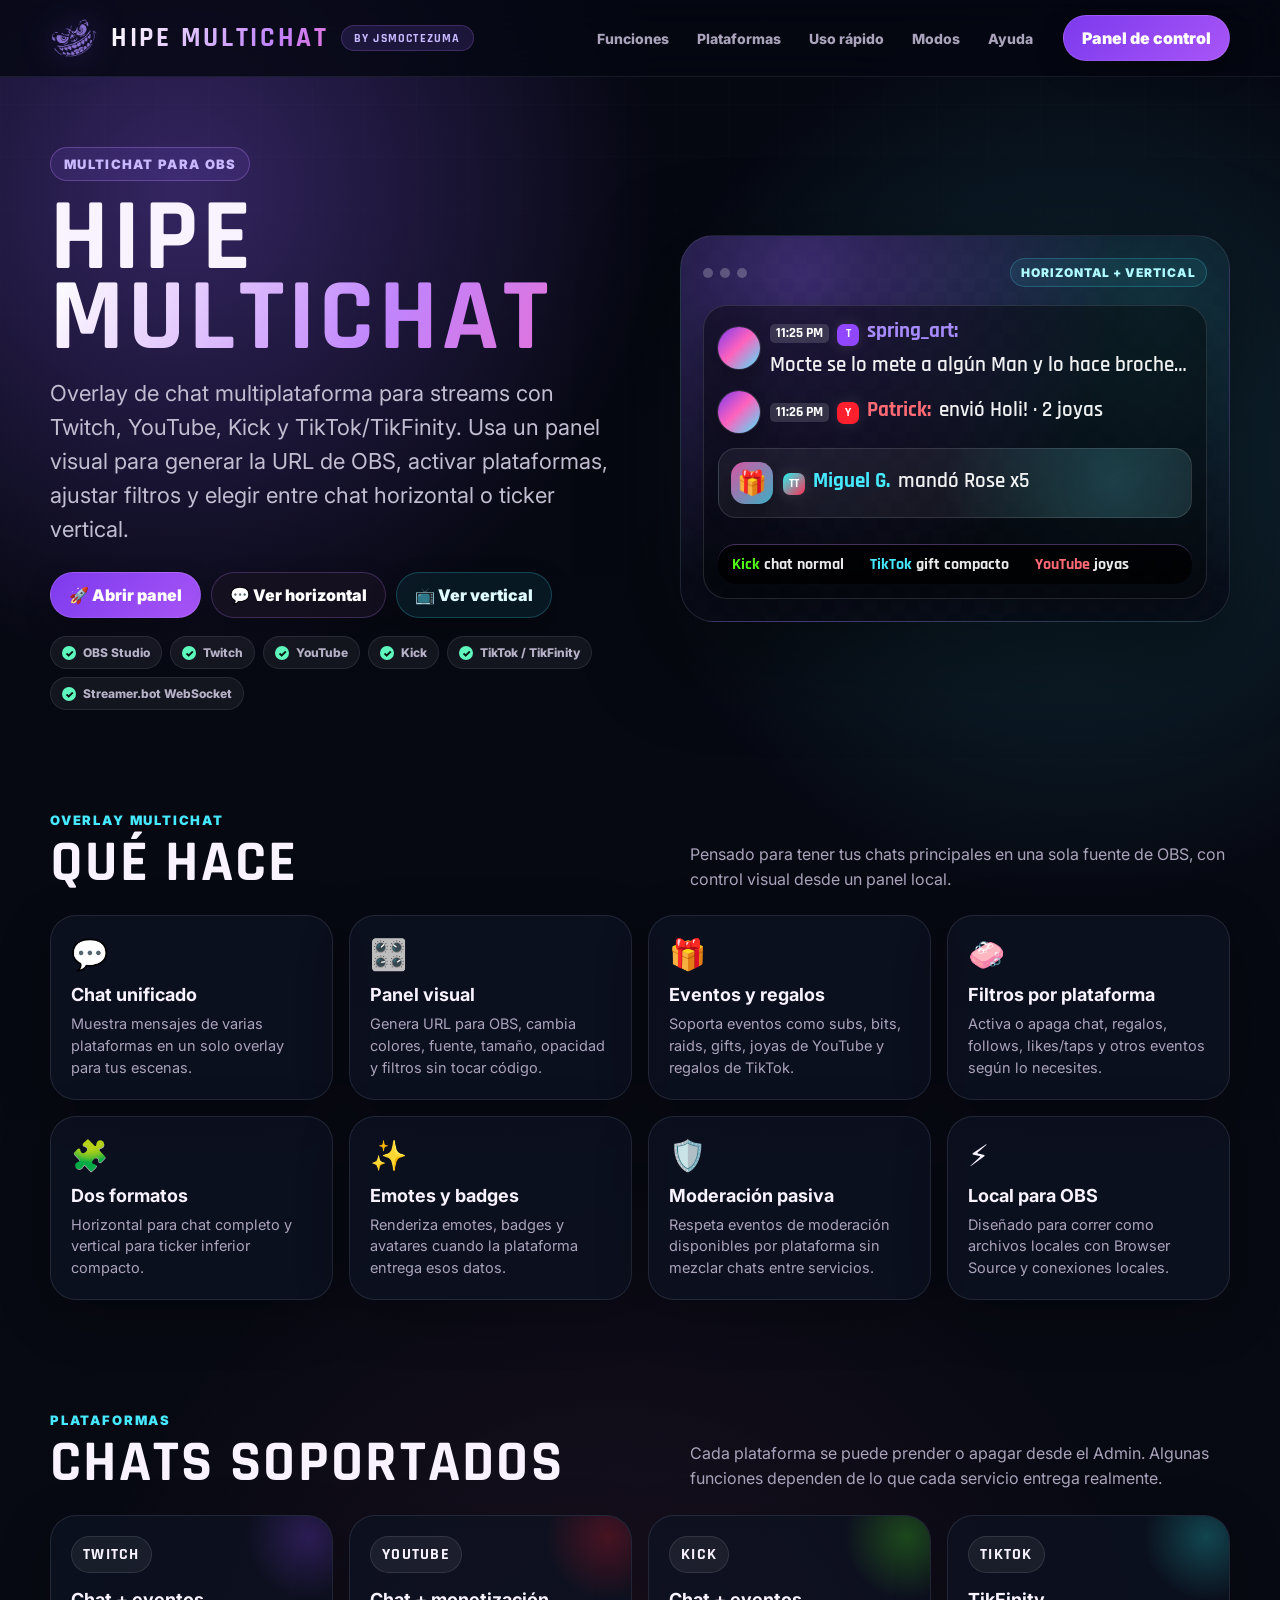
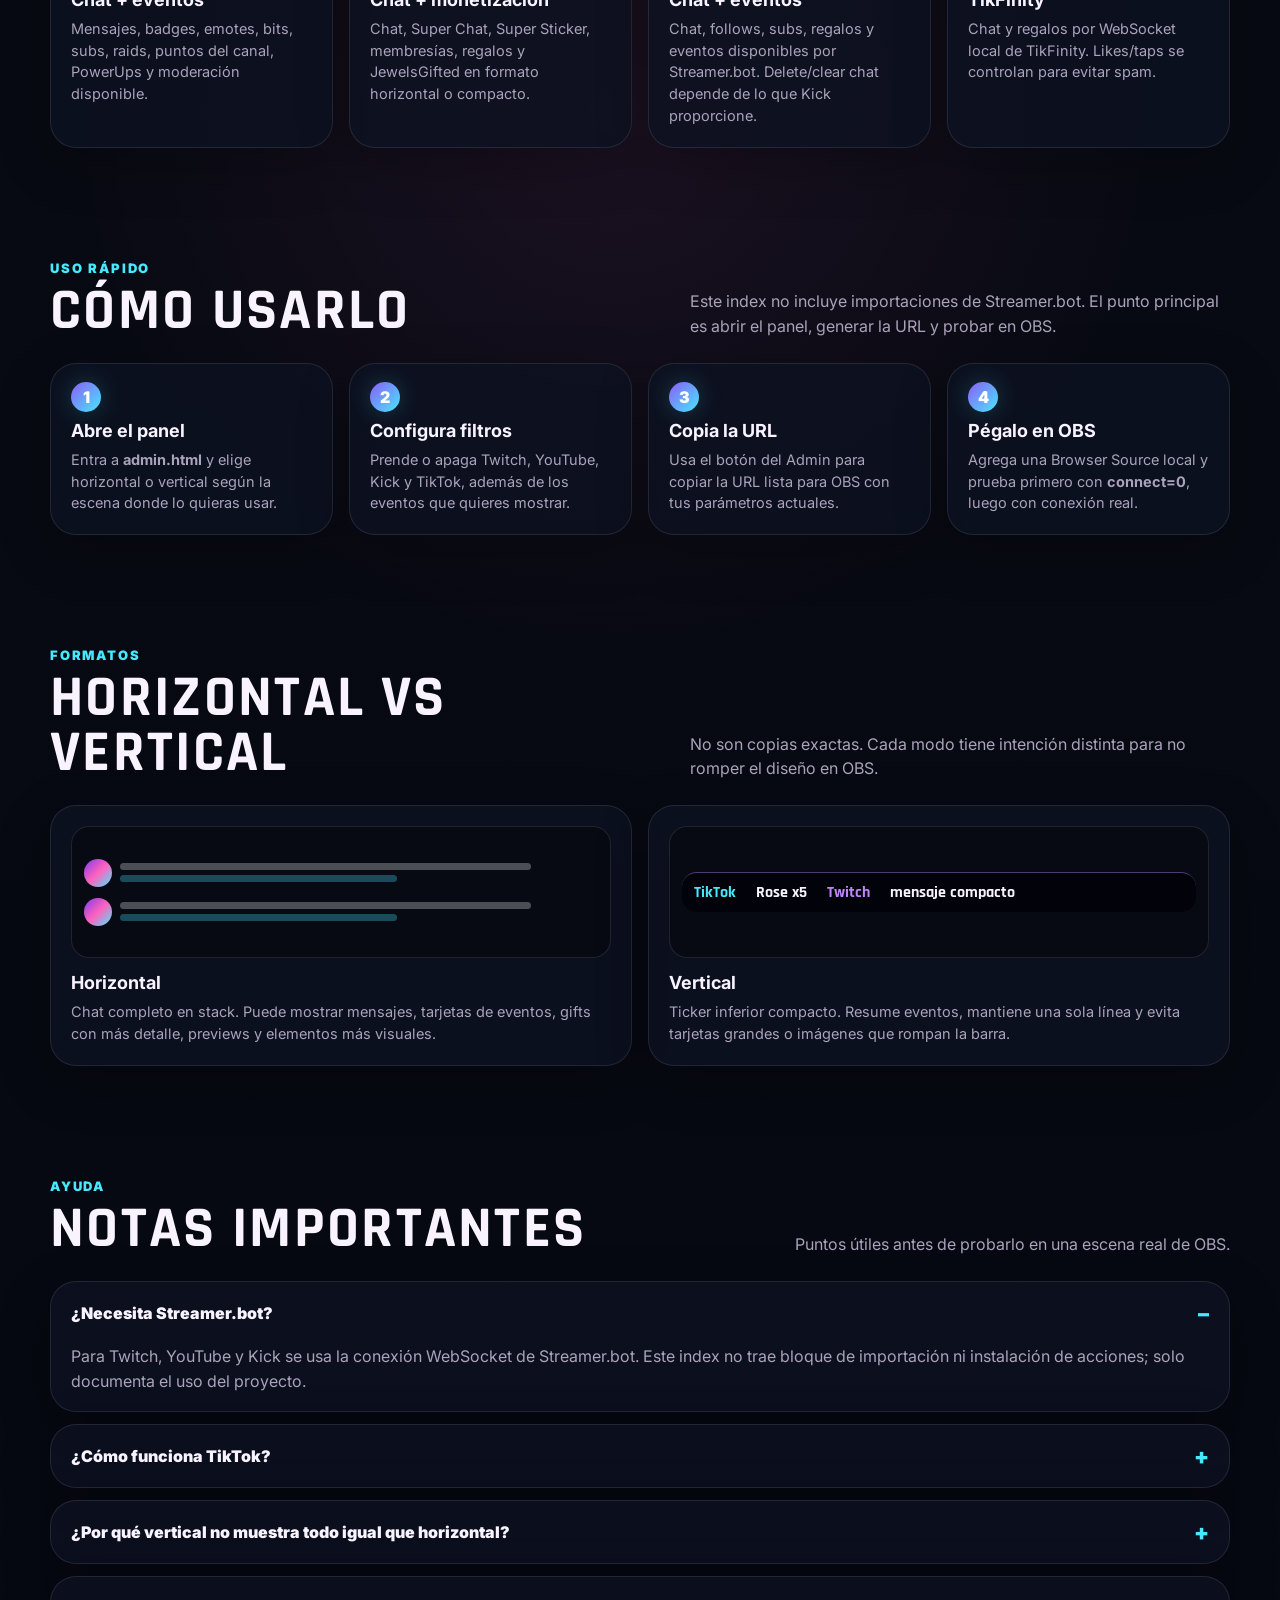
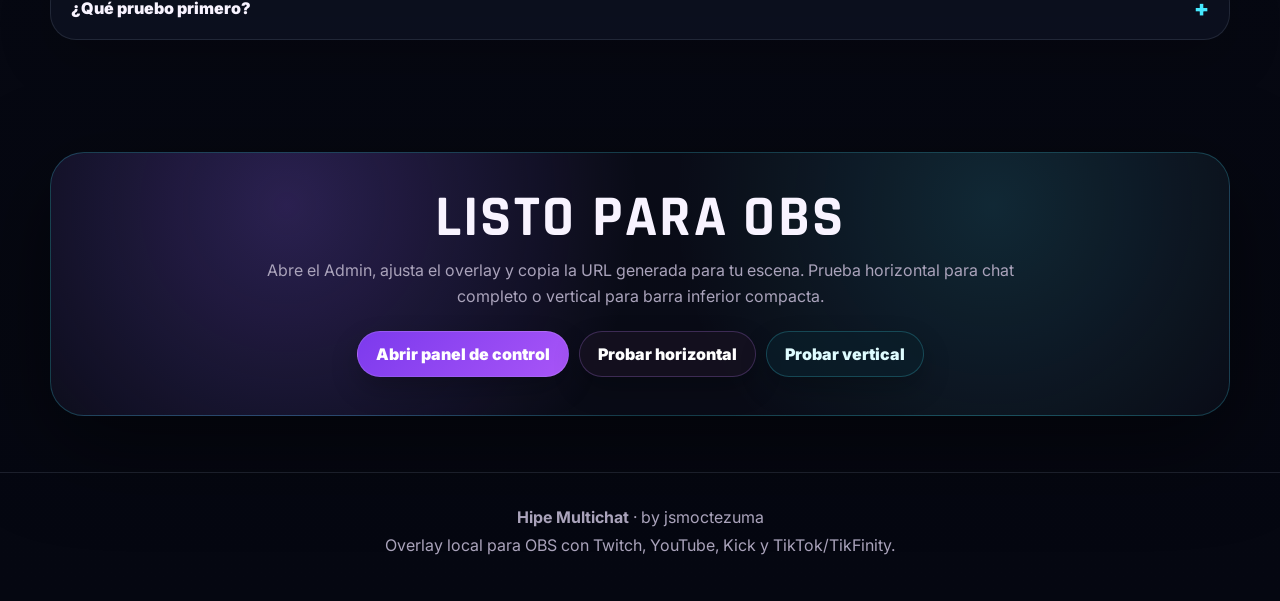
==== index.html @ c69a8440 "Add files via upload" ====
<!DOCTYPE html>
<html lang="es">
<head>
  <meta charset="UTF-8" />
  <meta name="viewport" content="width=device-width, initial-scale=1.0" />
  <title>Hipe Multichat | Chat multiplataforma para OBS</title>
  <meta name="description" content="Overlay de multichat para OBS con Twitch, YouTube, Kick y TikTok/TikFinity. Incluye modo horizontal, ticker vertical, filtros por plataforma y panel visual de configuración." />
  <link rel="icon" type="image/png" href="./assets/images/mc.png" />
  <link rel="apple-touch-icon" href="./assets/images/mc.png" />
  <link rel="preconnect" href="https://fonts.googleapis.com">
  <link rel="preconnect" href="https://fonts.gstatic.com" crossorigin>
  <link href="https://fonts.googleapis.com/css2?family=Rajdhani:wght@600;700;800;900&family=Inter:wght@400;500;600;700;800;900&display=swap" rel="stylesheet">
  <style>
    :root{--bg:#050711;--panel:rgba(14,18,34,.78);--line:rgba(148,163,184,.16);--txt:#f8f3ff;--muted:#aaa3bb;--purple:#8b5cf6;--purple2:#c084fc;--cyan:#46e9ff;--mint:#5ff7bd;--pink:#ff62bd;--kick:#53fc18;--youtube:#ff1f2d;--twitch:#9146ff;--tiktok:#25f4ee;--shadow:0 28px 90px rgba(0,0,0,.50);--radius:26px;--max:1180px}*{box-sizing:border-box}html{scroll-behavior:smooth}body{margin:0;min-height:100vh;color:var(--txt);background:radial-gradient(circle at 14% 5%,rgba(139,92,246,.35),transparent 30rem),radial-gradient(circle at 84% 12%,rgba(70,233,255,.17),transparent 28rem),radial-gradient(circle at 48% 45%,rgba(255,98,189,.08),transparent 34rem),linear-gradient(180deg,#050711 0%,#080a13 45%,#050711 100%);font-family:Inter,system-ui,-apple-system,BlinkMacSystemFont,"Segoe UI",sans-serif;overflow-x:hidden}body:before{content:"";position:fixed;inset:0;pointer-events:none;z-index:-2;opacity:.34;background-image:linear-gradient(rgba(255,255,255,.045) 1px,transparent 1px),linear-gradient(90deg,rgba(255,255,255,.045) 1px,transparent 1px);background-size:52px 52px;mask-image:linear-gradient(to bottom,#000 0%,transparent 78%)}body:after{content:"";position:fixed;inset:0;pointer-events:none;z-index:-1;background:linear-gradient(120deg,transparent 0%,rgba(255,255,255,.045) 46%,transparent 56%);transform:translateX(-92%);animation:shine 10s ease-in-out infinite}@keyframes shine{0%,62%{transform:translateX(-95%);opacity:0}74%{opacity:.45}100%{transform:translateX(95%);opacity:0}}a{color:inherit;text-decoration:none}.wrap{width:min(var(--max),calc(100% - 38px));margin:0 auto}.topbar{position:sticky;top:0;z-index:50;border-bottom:1px solid rgba(148,163,184,.13);background:rgba(5,7,17,.78);backdrop-filter:blur(18px)}.topbar-inner{min-height:76px;display:flex;align-items:center;justify-content:space-between;gap:18px}.brand{display:flex;align-items:center;gap:13px;min-width:0}.brand img{width:48px;height:48px;object-fit:contain;filter:drop-shadow(0 0 16px rgba(139,92,246,.52));flex-shrink:0}.brand-lockup{display:flex;align-items:center;gap:12px;min-width:0}.brand-text{font-family:Rajdhani,sans-serif;font-size:27px;line-height:1;font-weight:900;letter-spacing:.10em;text-transform:uppercase;white-space:nowrap;background:linear-gradient(120deg,#fff 0%,#c084fc 28%,#ff62bd 48%,#46e9ff 72%,#fff 100%);background-size:260% 260%;-webkit-background-clip:text;background-clip:text;color:transparent;animation:gradientMove 7s ease infinite}.brand-pill{display:inline-flex;align-items:center;height:26px;padding:0 12px;border-radius:999px;border:1px solid rgba(192,132,252,.20);background:rgba(139,92,246,.16);color:#c9b9ff;font-family:Rajdhani,sans-serif;font-size:12px;font-weight:900;letter-spacing:.10em;text-transform:uppercase;white-space:nowrap}@keyframes gradientMove{0%,100%{background-position:0% 50%}50%{background-position:100% 50%}}.nav{display:flex;align-items:center;gap:4px;margin-left:auto}.nav a{padding:10px 12px;border-radius:999px;color:#aaa3bb;font-size:14px;font-weight:800;transition:.18s ease}.nav a:hover{color:#fff;background:rgba(255,255,255,.07)}.btn{display:inline-flex;align-items:center;justify-content:center;gap:9px;min-height:46px;border-radius:999px;padding:12px 18px;border:1px solid rgba(255,255,255,.12);color:#fff;font-weight:900;cursor:pointer;box-shadow:0 12px 28px rgba(0,0,0,.24);transition:transform .18s ease,box-shadow .18s ease,border-color .18s ease,background .18s ease;font-family:Inter,sans-serif;white-space:nowrap}.btn:hover{transform:translateY(-2px);box-shadow:0 0 0 1px rgba(70,233,255,.18) inset,0 16px 38px rgba(0,0,0,.34),0 0 28px rgba(70,233,255,.20);border-color:rgba(70,233,255,.40)}.btn-primary{background:linear-gradient(135deg,#7c3aed,#a855f7)}.btn-secondary{background:rgba(22,18,34,.82);border-color:rgba(192,132,252,.24)}.btn-ghost{background:rgba(11,31,42,.72);border-color:rgba(70,233,255,.22);color:#dffcff}.hero{padding:70px 0 46px}.hero-grid{display:grid;grid-template-columns:minmax(0,.95fr) minmax(420px,.90fr);gap:50px;align-items:center}.kicker{display:inline-flex;align-items:center;gap:9px;padding:8px 13px;border:1px solid rgba(192,132,252,.32);background:rgba(139,92,246,.13);color:#c9b8ff;border-radius:999px;font-size:13px;font-weight:900;letter-spacing:.10em;text-transform:uppercase}h1{margin:18px 0 17px;font-family:Rajdhani,sans-serif;font-size:clamp(58px,8vw,112px);line-height:.78;font-weight:900;letter-spacing:.04em;text-transform:uppercase}h1 span{display:block;background:linear-gradient(120deg,#fff 0%,#c084fc 22%,#ff62bd 44%,#46e9ff 70%,#fff 100%);background-size:260% 260%;-webkit-background-clip:text;background-clip:text;color:transparent;animation:gradientMove 7s ease infinite}.lead{margin:0 0 26px;max-width:720px;color:#c2bdd1;font-size:clamp(18px,2vw,22px);line-height:1.55}.hero-actions{display:flex;flex-wrap:wrap;gap:10px;margin-bottom:18px}.badges{display:flex;flex-wrap:wrap;gap:8px;max-width:720px}.badge{display:inline-flex;align-items:center;gap:7px;min-height:33px;padding:7px 11px;border-radius:999px;border:1px solid rgba(148,163,184,.15);background:rgba(255,255,255,.055);color:#b7b1c8;font-size:12px;font-weight:800}.badge:before{content:"✓";display:grid;place-items:center;width:14px;height:14px;border-radius:50%;color:#07130f;background:var(--mint);font-size:10px;font-weight:900}.preview-shell{position:relative;border:1px solid rgba(148,163,184,.16);border-radius:34px;background:radial-gradient(circle at 22% 10%,rgba(139,92,246,.38),transparent 20rem),radial-gradient(circle at 86% 20%,rgba(70,233,255,.16),transparent 18rem),rgba(9,12,24,.84);box-shadow:var(--shadow);padding:22px;overflow:hidden;isolation:isolate}.preview-shell:before{content:"";position:absolute;inset:0;opacity:.20;background-image:linear-gradient(45deg,rgba(255,255,255,.05) 25%,transparent 25%),linear-gradient(-45deg,rgba(255,255,255,.05) 25%,transparent 25%),linear-gradient(45deg,transparent 75%,rgba(255,255,255,.05) 75%),linear-gradient(-45deg,transparent 75%,rgba(255,255,255,.05) 75%);background-size:28px 28px;background-position:0 0,0 14px,14px -14px,-14px 0;pointer-events:none;z-index:-1}.window-head{display:flex;align-items:center;justify-content:space-between;margin-bottom:18px;color:#b7b0c8;font-size:12px;font-weight:900;letter-spacing:.08em;text-transform:uppercase}.dots{display:flex;gap:7px}.dots i{width:10px;height:10px;border-radius:50%;background:rgba(255,255,255,.23)}.window-pill{padding:6px 10px;border-radius:999px;border:1px solid rgba(70,233,255,.22);background:rgba(70,233,255,.08);color:#aefaff}.chat-demo{display:grid;gap:12px;padding:14px;border-radius:24px;background:rgba(0,0,0,.42);border:1px solid rgba(255,255,255,.12);box-shadow:0 20px 42px rgba(0,0,0,.30)}.demo-row{display:grid;grid-template-columns:42px minmax(0,1fr);align-items:center;gap:10px;min-height:48px}.avatar-demo{width:42px;height:42px;border-radius:999px;background:linear-gradient(135deg,#7c3aed,#ff62bd 48%,#46e9ff);box-shadow:0 0 0 1px rgba(255,255,255,.12),0 10px 22px rgba(0,0,0,.28)}.message-demo{min-width:0;display:flex;align-items:baseline;gap:8px;flex-wrap:wrap;color:rgba(255,255,255,.94);font-family:Rajdhani,sans-serif;font-size:21px;line-height:1.05;font-weight:600}.time-demo{padding:2px 6px;border-radius:5px;background:rgba(255,255,255,.14);color:white;font-size:14px;font-weight:800}.platform-demo{display:inline-flex;align-items:center;justify-content:center;width:22px;height:22px;border-radius:7px;color:#050711;font-size:12px;font-weight:1000;box-shadow:0 0 16px rgba(255,255,255,.12)}.p-twitch{background:var(--twitch);color:#fff}.p-youtube{background:var(--youtube);color:#fff}.p-kick{background:var(--kick);color:#061006}.p-tiktok{background:linear-gradient(135deg,#25f4ee,#fe2c55);color:#fff}.demo-name{font-weight:900;white-space:nowrap}.demo-name.twitch{color:#a78bfa}.demo-name.youtube{color:#ff6b75}.demo-name.kick{color:#53fc18}.demo-name.tiktok{color:#46e9ff}.demo-text{min-width:0;color:rgba(255,255,255,.94);overflow:hidden;text-overflow:ellipsis;white-space:nowrap}.event-demo{min-height:70px;display:grid;grid-template-columns:42px minmax(0,1fr);align-items:center;gap:10px;padding:11px 12px;border-radius:18px;border:1px solid rgba(255,255,255,.12);background:radial-gradient(circle at 84% 50%,rgba(70,233,255,.16),transparent 170px),rgba(255,255,255,.055)}.gift-demo{width:42px;height:42px;border-radius:14px;display:grid;place-items:center;background:linear-gradient(135deg,rgba(255,98,189,.82),rgba(70,233,255,.72));font-size:24px;box-shadow:0 12px 26px rgba(0,0,0,.28)}.ticker-demo{height:40px;display:flex;align-items:center;gap:26px;padding:0 14px;margin-top:14px;border-radius:18px;border-top:1px solid rgba(192,132,252,.36);background:rgba(0,0,0,.72);overflow:hidden;white-space:nowrap;font-family:Rajdhani,sans-serif;font-weight:800;color:rgba(255,255,255,.92)}.ticker-demo span{flex:0 0 auto}section{padding:56px 0}.section-head{display:flex;justify-content:space-between;align-items:end;gap:24px;margin-bottom:24px}.eyebrow{color:var(--cyan);font-weight:900;text-transform:uppercase;letter-spacing:.14em;font-size:13px}h2{margin:8px 0 0;font-family:Rajdhani,sans-serif;font-size:clamp(34px,5vw,58px);line-height:.95;text-transform:uppercase;letter-spacing:.04em}.section-note{color:var(--muted);max-width:540px;line-height:1.55;margin:0}.grid{display:grid;gap:16px}.features,.platforms{grid-template-columns:repeat(4,minmax(0,1fr))}.modes,.trouble{grid-template-columns:repeat(2,minmax(0,1fr))}.steps{grid-template-columns:repeat(4,minmax(0,1fr));counter-reset:steps}.card,.step,.mode-card,.faq-item,.trouble-card{border:1px solid var(--line);background:var(--panel);border-radius:var(--radius);padding:20px;box-shadow:0 16px 54px rgba(0,0,0,.24)}.card-icon{font-size:30px;margin-bottom:12px}.card h3,.step h3,.mode-card h3,.trouble-card h3{margin:0 0 8px;font-size:18px}.card p,.step p,.mode-card p,.trouble-card p{margin:0;color:var(--muted);line-height:1.50;font-size:14.5px}.platform-card{position:relative;overflow:hidden;min-height:205px}.platform-card:after{content:"";position:absolute;width:130px;height:130px;right:-42px;top:-44px;border-radius:50%;background:radial-gradient(circle,var(--glow-color),transparent 68%);opacity:.24}.platform-card.twitch{--glow-color:var(--twitch)}.platform-card.youtube{--glow-color:var(--youtube)}.platform-card.kick{--glow-color:var(--kick)}.platform-card.tiktok{--glow-color:var(--tiktok)}.platform-label{display:inline-flex;min-height:34px;align-items:center;gap:8px;padding:7px 11px;border-radius:999px;background:rgba(255,255,255,.06);border:1px solid rgba(255,255,255,.10);font-family:Rajdhani,sans-serif;font-weight:900;letter-spacing:.08em;text-transform:uppercase;margin-bottom:16px}.step{position:relative;padding-top:56px}.step:before{counter-increment:steps;content:counter(steps);position:absolute;left:20px;top:18px;width:30px;height:30px;border-radius:50%;display:grid;place-items:center;background:linear-gradient(135deg,var(--purple),var(--cyan));color:#fff;font-weight:900;box-shadow:0 0 24px rgba(70,233,255,.22)}.mode-preview{height:132px;border-radius:18px;background:rgba(0,0,0,.32);border:1px solid rgba(255,255,255,.10);display:grid;align-items:center;padding:12px;margin-bottom:14px;overflow:hidden}.mode-horizontal{display:grid;gap:10px}.line-preview{display:grid;grid-template-columns:28px 1fr;gap:8px;align-items:center}.bubble-avatar{width:28px;height:28px;border-radius:999px;background:linear-gradient(135deg,#7c3aed,#ff62bd,#46e9ff)}.bubble-lines span{display:block;height:7px;border-radius:99px;background:rgba(255,255,255,.28);margin:5px 0}.bubble-lines span:nth-child(1){width:86%}.bubble-lines span:nth-child(2){width:58%;background:rgba(70,233,255,.30)}.mode-vertical{height:40px;border-radius:15px;background:#02030a;border-top:1px solid rgba(192,132,252,.42);display:flex;align-items:center;gap:20px;padding:0 12px;white-space:nowrap;overflow:hidden;font-family:Rajdhani,sans-serif;font-weight:900}.faq{display:grid;gap:12px}details.faq-item{padding:0;overflow:hidden}.faq-item summary{list-style:none;cursor:pointer;padding:18px 20px;font-weight:900;display:flex;justify-content:space-between;gap:14px;align-items:center}.faq-item summary::-webkit-details-marker{display:none}.faq-item summary:after{content:"+";color:var(--cyan);font-size:22px}.faq-item[open] summary:after{content:"–"}.faq-item p{margin:0;padding:0 20px 18px;color:var(--muted);line-height:1.55}.cta{border:1px solid rgba(70,233,255,.22);background:radial-gradient(circle at 20% 20%,rgba(139,92,246,.26),transparent 22rem),radial-gradient(circle at 80% 20%,rgba(70,233,255,.13),transparent 20rem),rgba(11,14,25,.78);border-radius:34px;padding:38px;text-align:center;box-shadow:var(--shadow)}.cta h2{margin:0 0 12px}.cta p{color:var(--muted);margin:0 auto 22px;max-width:760px;line-height:1.58}footer{border-top:1px solid var(--line);padding:26px 0 38px;color:var(--muted);text-align:center}footer p{margin:8px 0}footer a{color:var(--cyan);font-weight:900}@media (max-width:1120px){.nav{display:none}.hero-grid{grid-template-columns:1fr}.features,.platforms{grid-template-columns:repeat(2,minmax(0,1fr))}.steps{grid-template-columns:repeat(2,minmax(0,1fr))}.preview-shell{max-width:760px}}@media (max-width:700px){.wrap{width:min(100% - 24px,var(--max))}.topbar-inner{min-height:66px}.brand-text{font-size:21px}.brand-pill{display:none}.brand img{width:40px;height:40px}.topbar .btn{padding-inline:12px;font-size:13px}.hero{padding-top:48px}.hero-actions .btn{width:100%}.features,.platforms,.steps,.modes,.trouble{grid-template-columns:1fr}.section-head{display:block}.section-note{margin-top:12px}.preview-shell{padding:16px}.message-demo{font-size:18px}.demo-row,.event-demo{grid-template-columns:34px minmax(0,1fr)}.avatar-demo,.gift-demo{width:34px;height:34px}.cta{padding:28px 18px}}
  </style>
</head>
<body>
  <header class="topbar">
    <div class="wrap topbar-inner">
      <a class="brand" href="#inicio" aria-label="Ir al inicio">
        <img src="./assets/images/mc.png" alt="Hipe Multichat" onerror="this.style.display='none'">
        <div class="brand-lockup"><div class="brand-text">Hipe Multichat</div><div class="brand-pill">by jsmoctezuma</div></div>
      </a>
      <nav class="nav" aria-label="Navegación principal"><a href="#funciones">Funciones</a><a href="#plataformas">Plataformas</a><a href="#instalacion">Uso rápido</a><a href="#modos">Modos</a><a href="#ayuda">Ayuda</a></nav>
      <a class="btn btn-primary" href="./admin.html" target="_blank" rel="noopener noreferrer">Panel de control</a>
    </div>
  </header>
  <main id="inicio">
    <section class="hero">
      <div class="wrap hero-grid">
        <div>
          <div class="kicker">Multichat para OBS</div>
          <h1>Hipe <span>Multichat</span></h1>
          <p class="lead">Overlay de chat multiplataforma para streams con Twitch, YouTube, Kick y TikTok/TikFinity. Usa un panel visual para generar la URL de OBS, activar plataformas, ajustar filtros y elegir entre chat horizontal o ticker vertical.</p>
          <div class="hero-actions"><a class="btn btn-primary" href="./admin.html" target="_blank" rel="noopener noreferrer">🚀 Abrir panel</a><a class="btn btn-secondary" href="./horizontal.html?connect=0" target="_blank" rel="noopener noreferrer">💬 Ver horizontal</a><a class="btn btn-ghost" href="./vertical.html?connect=0" target="_blank" rel="noopener noreferrer">📺 Ver vertical</a></div>
          <div class="badges" aria-label="Compatibilidades"><span class="badge">OBS Studio</span><span class="badge">Twitch</span><span class="badge">YouTube</span><span class="badge">Kick</span><span class="badge">TikTok / TikFinity</span><span class="badge">Streamer.bot WebSocket</span></div>
        </div>
        <aside class="preview-shell" aria-label="Vista previa visual de Hipe Multichat">
          <div class="window-head"><div class="dots"><i></i><i></i><i></i></div><span class="window-pill">Horizontal + vertical</span></div>
          <div class="chat-demo">
            <div class="demo-row"><div class="avatar-demo"></div><div class="message-demo"><span class="time-demo">11:25 PM</span><span class="platform-demo p-twitch">T</span><span class="demo-name twitch">spring_art:</span><span class="demo-text">Mocte se lo mete a algún Man y lo hace brocheta</span></div></div>
            <div class="demo-row"><div class="avatar-demo"></div><div class="message-demo"><span class="time-demo">11:26 PM</span><span class="platform-demo p-youtube">Y</span><span class="demo-name youtube">Patrick:</span><span class="demo-text">envió Holi! · 2 joyas</span></div></div>
            <div class="event-demo"><div class="gift-demo">🎁</div><div class="message-demo"><span class="platform-demo p-tiktok">TT</span><span class="demo-name tiktok">Miguel G.</span><span class="demo-text">mandó Rose x5</span></div></div>
            <div class="ticker-demo" aria-label="Vista previa del modo vertical"><span><b style="color:#53fc18">Kick</b> chat normal</span><span><b style="color:#46e9ff">TikTok</b> gift compacto</span><span><b style="color:#ff6b75">YouTube</b> joyas</span></div>
          </div>
        </aside>
      </div>
    </section>
    <section id="funciones"><div class="wrap"><div class="section-head"><div><div class="eyebrow">Overlay multichat</div><h2>Qué hace</h2></div><p class="section-note">Pensado para tener tus chats principales en una sola fuente de OBS, con control visual desde un panel local.</p></div><div class="grid features"><article class="card"><div class="card-icon">💬</div><h3>Chat unificado</h3><p>Muestra mensajes de varias plataformas en un solo overlay para tus escenas.</p></article><article class="card"><div class="card-icon">🎛️</div><h3>Panel visual</h3><p>Genera URL para OBS, cambia colores, fuente, tamaño, opacidad y filtros sin tocar código.</p></article><article class="card"><div class="card-icon">🎁</div><h3>Eventos y regalos</h3><p>Soporta eventos como subs, bits, raids, gifts, joyas de YouTube y regalos de TikTok.</p></article><article class="card"><div class="card-icon">🧼</div><h3>Filtros por plataforma</h3><p>Activa o apaga chat, regalos, follows, likes/taps y otros eventos según lo necesites.</p></article><article class="card"><div class="card-icon">🧩</div><h3>Dos formatos</h3><p>Horizontal para chat completo y vertical para ticker inferior compacto.</p></article><article class="card"><div class="card-icon">✨</div><h3>Emotes y badges</h3><p>Renderiza emotes, badges y avatares cuando la plataforma entrega esos datos.</p></article><article class="card"><div class="card-icon">🛡️</div><h3>Moderación pasiva</h3><p>Respeta eventos de moderación disponibles por plataforma sin mezclar chats entre servicios.</p></article><article class="card"><div class="card-icon">⚡</div><h3>Local para OBS</h3><p>Diseñado para correr como archivos locales con Browser Source y conexiones locales.</p></article></div></div></section>
    <section id="plataformas"><div class="wrap"><div class="section-head"><div><div class="eyebrow">Plataformas</div><h2>Chats soportados</h2></div><p class="section-note">Cada plataforma se puede prender o apagar desde el Admin. Algunas funciones dependen de lo que cada servicio entrega realmente.</p></div><div class="grid platforms"><article class="card platform-card twitch"><div class="platform-label">Twitch</div><h3>Chat + eventos</h3><p>Mensajes, badges, emotes, bits, subs, raids, puntos del canal, PowerUps y moderación disponible.</p></article><article class="card platform-card youtube"><div class="platform-label">YouTube</div><h3>Chat + monetización</h3><p>Chat, Super Chat, Super Sticker, membresías, regalos y JewelsGifted en formato horizontal o compacto.</p></article><article class="card platform-card kick"><div class="platform-label">Kick</div><h3>Chat + eventos</h3><p>Chat, follows, subs, regalos y eventos disponibles por Streamer.bot. Delete/clear chat depende de lo que Kick proporcione.</p></article><article class="card platform-card tiktok"><div class="platform-label">TikTok</div><h3>TikFinity</h3><p>Chat y regalos por WebSocket local de TikFinity. Likes/taps se controlan para evitar spam.</p></article></div></div></section>
    <section id="instalacion"><div class="wrap"><div class="section-head"><div><div class="eyebrow">Uso rápido</div><h2>Cómo usarlo</h2></div><p class="section-note">Este index no incluye importaciones de Streamer.bot. El punto principal es abrir el panel, generar la URL y probar en OBS.</p></div><div class="grid steps"><article class="step"><h3>Abre el panel</h3><p>Entra a <b>admin.html</b> y elige horizontal o vertical según la escena donde lo quieras usar.</p></article><article class="step"><h3>Configura filtros</h3><p>Prende o apaga Twitch, YouTube, Kick y TikTok, además de los eventos que quieres mostrar.</p></article><article class="step"><h3>Copia la URL</h3><p>Usa el botón del Admin para copiar la URL lista para OBS con tus parámetros actuales.</p></article><article class="step"><h3>Pégalo en OBS</h3><p>Agrega una Browser Source local y prueba primero con <b>connect=0</b>, luego con conexión real.</p></article></div></div></section>
    <section id="modos"><div class="wrap"><div class="section-head"><div><div class="eyebrow">Formatos</div><h2>Horizontal vs vertical</h2></div><p class="section-note">No son copias exactas. Cada modo tiene intención distinta para no romper el diseño en OBS.</p></div><div class="grid modes"><article class="mode-card"><div class="mode-preview"><div class="mode-horizontal"><div class="line-preview"><div class="bubble-avatar"></div><div class="bubble-lines"><span></span><span></span></div></div><div class="line-preview"><div class="bubble-avatar"></div><div class="bubble-lines"><span></span><span></span></div></div></div></div><h3>Horizontal</h3><p>Chat completo en stack. Puede mostrar mensajes, tarjetas de eventos, gifts con más detalle, previews y elementos más visuales.</p></article><article class="mode-card"><div class="mode-preview"><div class="mode-vertical"><span style="color:#46e9ff">TikTok</span><span>Rose x5</span><span style="color:#c084fc">Twitch</span><span>mensaje compacto</span></div></div><h3>Vertical</h3><p>Ticker inferior compacto. Resume eventos, mantiene una sola línea y evita tarjetas grandes o imágenes que rompan la barra.</p></article></div></div></section>
    <section id="ayuda"><div class="wrap"><div class="section-head"><div><div class="eyebrow">Ayuda</div><h2>Notas importantes</h2></div><p class="section-note">Puntos útiles antes de probarlo en una escena real de OBS.</p></div><div class="faq"><details class="faq-item" open><summary>¿Necesita Streamer.bot?</summary><p>Para Twitch, YouTube y Kick se usa la conexión WebSocket de Streamer.bot. Este index no trae bloque de importación ni instalación de acciones; solo documenta el uso del proyecto.</p></details><details class="faq-item"><summary>¿Cómo funciona TikTok?</summary><p>TikTok entra por TikFinity usando su WebSocket local. TikFinity debe estar abierto para que el overlay reciba chat y eventos.</p></details><details class="faq-item"><summary>¿Por qué vertical no muestra todo igual que horizontal?</summary><p>Porque vertical es un ticker compacto. Lo importante es que no rompa la barra inferior y que la información se vea rápida y limpia.</p></details><details class="faq-item"><summary>¿Qué pruebo primero?</summary><p>Abre horizontal.html?connect=0 y vertical.html?connect=0 para revisar diseño. Luego activa conexiones reales desde el Admin y pruébalo en OBS.</p></details></div></div></section>
    <section><div class="wrap"><div class="cta"><h2>Listo para OBS</h2><p>Abre el Admin, ajusta el overlay y copia la URL generada para tu escena. Prueba horizontal para chat completo o vertical para barra inferior compacta.</p><div class="hero-actions" style="justify-content:center;margin:0"><a class="btn btn-primary" href="./admin.html" target="_blank" rel="noopener noreferrer">Abrir panel de control</a><a class="btn btn-secondary" href="./horizontal.html?connect=0" target="_blank" rel="noopener noreferrer">Probar horizontal</a><a class="btn btn-ghost" href="./vertical.html?connect=0" target="_blank" rel="noopener noreferrer">Probar vertical</a></div></div></div></section>
  </main>
  <footer><div class="wrap"><p><b>Hipe Multichat</b> · by jsmoctezuma</p><p>Overlay local para OBS con Twitch, YouTube, Kick y TikTok/TikFinity.</p></div></footer>
</body>
</html>
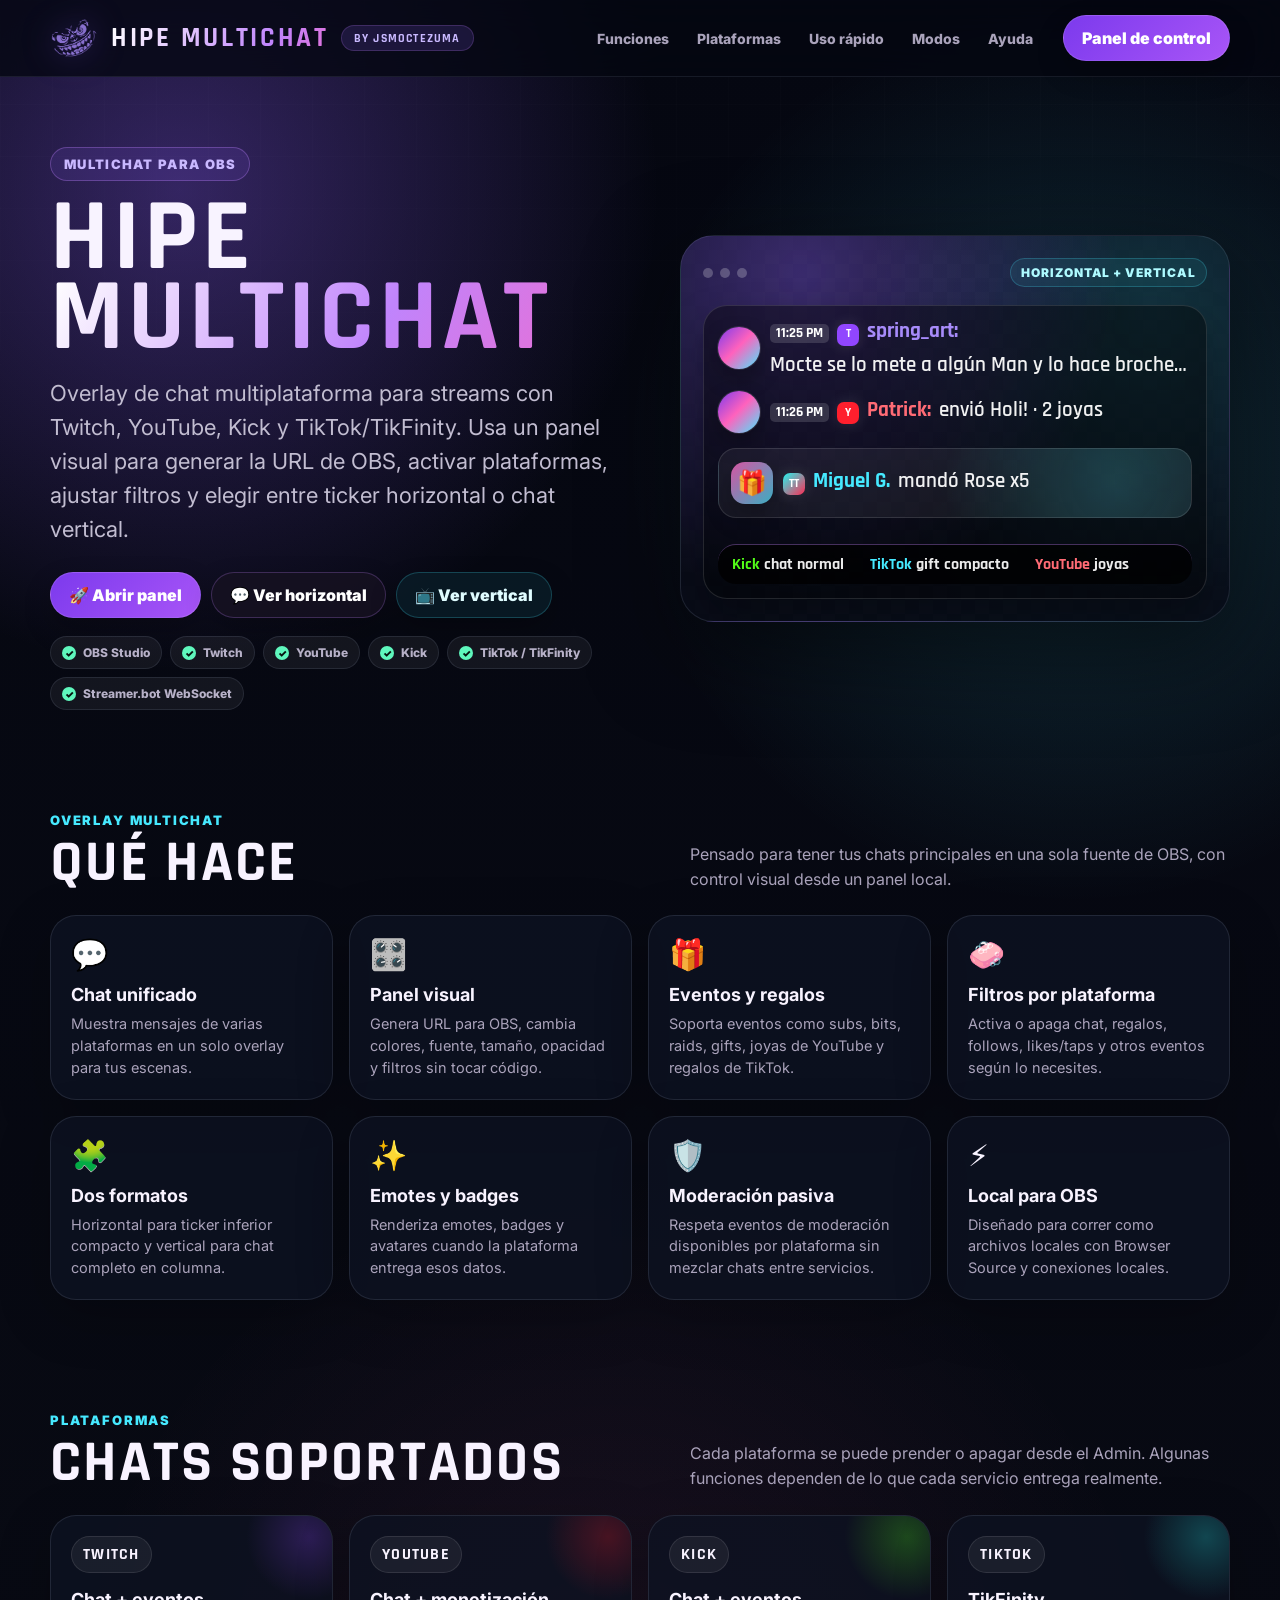
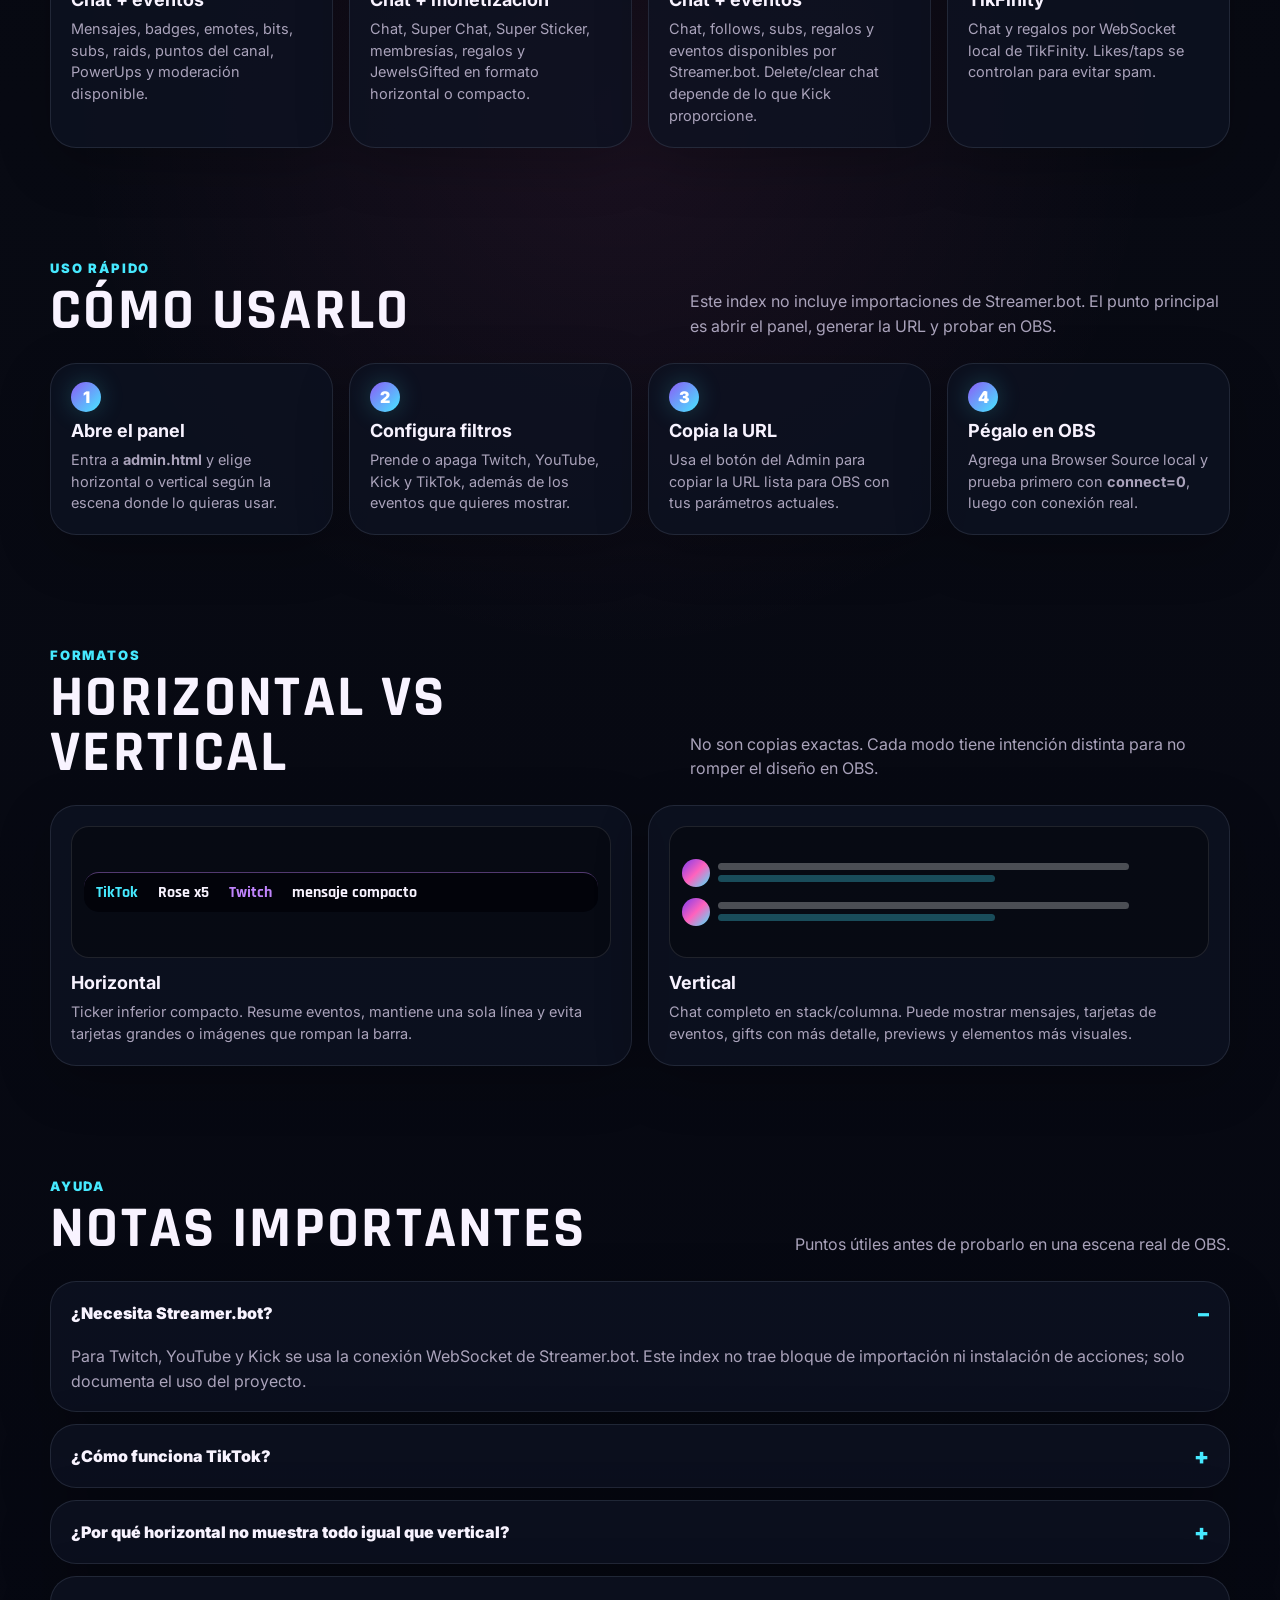
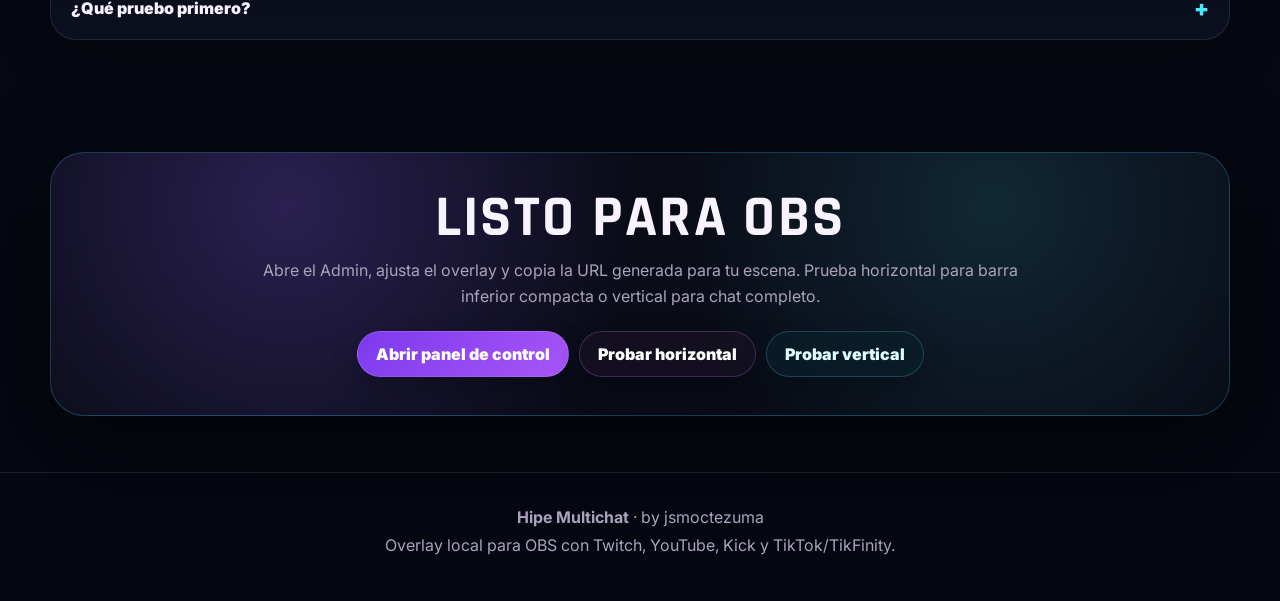
==== commit 8cad51fd: "Add files via upload" ====
--- a/index.html
+++ b/index.html
@@ -4,7 +4,7 @@
   <meta charset="UTF-8" />
   <meta name="viewport" content="width=device-width, initial-scale=1.0" />
   <title>Hipe Multichat | Chat multiplataforma para OBS</title>
-  <meta name="description" content="Overlay de multichat para OBS con Twitch, YouTube, Kick y TikTok/TikFinity. Incluye modo horizontal, ticker vertical, filtros por plataforma y panel visual de configuración." />
+  <meta name="description" content="Overlay de multichat para OBS con Twitch, YouTube, Kick y TikTok/TikFinity. Incluye ticker horizontal, chat vertical, filtros por plataforma y panel visual de configuración." />
   <link rel="icon" type="image/png" href="./assets/images/mc.png" />
   <link rel="apple-touch-icon" href="./assets/images/mc.png" />
   <link rel="preconnect" href="https://fonts.googleapis.com">
@@ -31,7 +31,7 @@
         <div>
           <div class="kicker">Multichat para OBS</div>
           <h1>Hipe <span>Multichat</span></h1>
-          <p class="lead">Overlay de chat multiplataforma para streams con Twitch, YouTube, Kick y TikTok/TikFinity. Usa un panel visual para generar la URL de OBS, activar plataformas, ajustar filtros y elegir entre chat horizontal o ticker vertical.</p>
+          <p class="lead">Overlay de chat multiplataforma para streams con Twitch, YouTube, Kick y TikTok/TikFinity. Usa un panel visual para generar la URL de OBS, activar plataformas, ajustar filtros y elegir entre ticker horizontal o chat vertical.</p>
           <div class="hero-actions"><a class="btn btn-primary" href="./admin.html" target="_blank" rel="noopener noreferrer">🚀 Abrir panel</a><a class="btn btn-secondary" href="./horizontal.html?connect=0" target="_blank" rel="noopener noreferrer">💬 Ver horizontal</a><a class="btn btn-ghost" href="./vertical.html?connect=0" target="_blank" rel="noopener noreferrer">📺 Ver vertical</a></div>
           <div class="badges" aria-label="Compatibilidades"><span class="badge">OBS Studio</span><span class="badge">Twitch</span><span class="badge">YouTube</span><span class="badge">Kick</span><span class="badge">TikTok / TikFinity</span><span class="badge">Streamer.bot WebSocket</span></div>
         </div>
@@ -41,17 +41,17 @@
             <div class="demo-row"><div class="avatar-demo"></div><div class="message-demo"><span class="time-demo">11:25 PM</span><span class="platform-demo p-twitch">T</span><span class="demo-name twitch">spring_art:</span><span class="demo-text">Mocte se lo mete a algún Man y lo hace brocheta</span></div></div>
             <div class="demo-row"><div class="avatar-demo"></div><div class="message-demo"><span class="time-demo">11:26 PM</span><span class="platform-demo p-youtube">Y</span><span class="demo-name youtube">Patrick:</span><span class="demo-text">envió Holi! · 2 joyas</span></div></div>
             <div class="event-demo"><div class="gift-demo">🎁</div><div class="message-demo"><span class="platform-demo p-tiktok">TT</span><span class="demo-name tiktok">Miguel G.</span><span class="demo-text">mandó Rose x5</span></div></div>
-            <div class="ticker-demo" aria-label="Vista previa del modo vertical"><span><b style="color:#53fc18">Kick</b> chat normal</span><span><b style="color:#46e9ff">TikTok</b> gift compacto</span><span><b style="color:#ff6b75">YouTube</b> joyas</span></div>
+            <div class="ticker-demo" aria-label="Vista previa del modo horizontal"><span><b style="color:#53fc18">Kick</b> chat normal</span><span><b style="color:#46e9ff">TikTok</b> gift compacto</span><span><b style="color:#ff6b75">YouTube</b> joyas</span></div>
           </div>
         </aside>
       </div>
     </section>
-    <section id="funciones"><div class="wrap"><div class="section-head"><div><div class="eyebrow">Overlay multichat</div><h2>Qué hace</h2></div><p class="section-note">Pensado para tener tus chats principales en una sola fuente de OBS, con control visual desde un panel local.</p></div><div class="grid features"><article class="card"><div class="card-icon">💬</div><h3>Chat unificado</h3><p>Muestra mensajes de varias plataformas en un solo overlay para tus escenas.</p></article><article class="card"><div class="card-icon">🎛️</div><h3>Panel visual</h3><p>Genera URL para OBS, cambia colores, fuente, tamaño, opacidad y filtros sin tocar código.</p></article><article class="card"><div class="card-icon">🎁</div><h3>Eventos y regalos</h3><p>Soporta eventos como subs, bits, raids, gifts, joyas de YouTube y regalos de TikTok.</p></article><article class="card"><div class="card-icon">🧼</div><h3>Filtros por plataforma</h3><p>Activa o apaga chat, regalos, follows, likes/taps y otros eventos según lo necesites.</p></article><article class="card"><div class="card-icon">🧩</div><h3>Dos formatos</h3><p>Horizontal para chat completo y vertical para ticker inferior compacto.</p></article><article class="card"><div class="card-icon">✨</div><h3>Emotes y badges</h3><p>Renderiza emotes, badges y avatares cuando la plataforma entrega esos datos.</p></article><article class="card"><div class="card-icon">🛡️</div><h3>Moderación pasiva</h3><p>Respeta eventos de moderación disponibles por plataforma sin mezclar chats entre servicios.</p></article><article class="card"><div class="card-icon">⚡</div><h3>Local para OBS</h3><p>Diseñado para correr como archivos locales con Browser Source y conexiones locales.</p></article></div></div></section>
+    <section id="funciones"><div class="wrap"><div class="section-head"><div><div class="eyebrow">Overlay multichat</div><h2>Qué hace</h2></div><p class="section-note">Pensado para tener tus chats principales en una sola fuente de OBS, con control visual desde un panel local.</p></div><div class="grid features"><article class="card"><div class="card-icon">💬</div><h3>Chat unificado</h3><p>Muestra mensajes de varias plataformas en un solo overlay para tus escenas.</p></article><article class="card"><div class="card-icon">🎛️</div><h3>Panel visual</h3><p>Genera URL para OBS, cambia colores, fuente, tamaño, opacidad y filtros sin tocar código.</p></article><article class="card"><div class="card-icon">🎁</div><h3>Eventos y regalos</h3><p>Soporta eventos como subs, bits, raids, gifts, joyas de YouTube y regalos de TikTok.</p></article><article class="card"><div class="card-icon">🧼</div><h3>Filtros por plataforma</h3><p>Activa o apaga chat, regalos, follows, likes/taps y otros eventos según lo necesites.</p></article><article class="card"><div class="card-icon">🧩</div><h3>Dos formatos</h3><p>Horizontal para ticker inferior compacto y vertical para chat completo en columna.</p></article><article class="card"><div class="card-icon">✨</div><h3>Emotes y badges</h3><p>Renderiza emotes, badges y avatares cuando la plataforma entrega esos datos.</p></article><article class="card"><div class="card-icon">🛡️</div><h3>Moderación pasiva</h3><p>Respeta eventos de moderación disponibles por plataforma sin mezclar chats entre servicios.</p></article><article class="card"><div class="card-icon">⚡</div><h3>Local para OBS</h3><p>Diseñado para correr como archivos locales con Browser Source y conexiones locales.</p></article></div></div></section>
     <section id="plataformas"><div class="wrap"><div class="section-head"><div><div class="eyebrow">Plataformas</div><h2>Chats soportados</h2></div><p class="section-note">Cada plataforma se puede prender o apagar desde el Admin. Algunas funciones dependen de lo que cada servicio entrega realmente.</p></div><div class="grid platforms"><article class="card platform-card twitch"><div class="platform-label">Twitch</div><h3>Chat + eventos</h3><p>Mensajes, badges, emotes, bits, subs, raids, puntos del canal, PowerUps y moderación disponible.</p></article><article class="card platform-card youtube"><div class="platform-label">YouTube</div><h3>Chat + monetización</h3><p>Chat, Super Chat, Super Sticker, membresías, regalos y JewelsGifted en formato horizontal o compacto.</p></article><article class="card platform-card kick"><div class="platform-label">Kick</div><h3>Chat + eventos</h3><p>Chat, follows, subs, regalos y eventos disponibles por Streamer.bot. Delete/clear chat depende de lo que Kick proporcione.</p></article><article class="card platform-card tiktok"><div class="platform-label">TikTok</div><h3>TikFinity</h3><p>Chat y regalos por WebSocket local de TikFinity. Likes/taps se controlan para evitar spam.</p></article></div></div></section>
     <section id="instalacion"><div class="wrap"><div class="section-head"><div><div class="eyebrow">Uso rápido</div><h2>Cómo usarlo</h2></div><p class="section-note">Este index no incluye importaciones de Streamer.bot. El punto principal es abrir el panel, generar la URL y probar en OBS.</p></div><div class="grid steps"><article class="step"><h3>Abre el panel</h3><p>Entra a <b>admin.html</b> y elige horizontal o vertical según la escena donde lo quieras usar.</p></article><article class="step"><h3>Configura filtros</h3><p>Prende o apaga Twitch, YouTube, Kick y TikTok, además de los eventos que quieres mostrar.</p></article><article class="step"><h3>Copia la URL</h3><p>Usa el botón del Admin para copiar la URL lista para OBS con tus parámetros actuales.</p></article><article class="step"><h3>Pégalo en OBS</h3><p>Agrega una Browser Source local y prueba primero con <b>connect=0</b>, luego con conexión real.</p></article></div></div></section>
-    <section id="modos"><div class="wrap"><div class="section-head"><div><div class="eyebrow">Formatos</div><h2>Horizontal vs vertical</h2></div><p class="section-note">No son copias exactas. Cada modo tiene intención distinta para no romper el diseño en OBS.</p></div><div class="grid modes"><article class="mode-card"><div class="mode-preview"><div class="mode-horizontal"><div class="line-preview"><div class="bubble-avatar"></div><div class="bubble-lines"><span></span><span></span></div></div><div class="line-preview"><div class="bubble-avatar"></div><div class="bubble-lines"><span></span><span></span></div></div></div></div><h3>Horizontal</h3><p>Chat completo en stack. Puede mostrar mensajes, tarjetas de eventos, gifts con más detalle, previews y elementos más visuales.</p></article><article class="mode-card"><div class="mode-preview"><div class="mode-vertical"><span style="color:#46e9ff">TikTok</span><span>Rose x5</span><span style="color:#c084fc">Twitch</span><span>mensaje compacto</span></div></div><h3>Vertical</h3><p>Ticker inferior compacto. Resume eventos, mantiene una sola línea y evita tarjetas grandes o imágenes que rompan la barra.</p></article></div></div></section>
-    <section id="ayuda"><div class="wrap"><div class="section-head"><div><div class="eyebrow">Ayuda</div><h2>Notas importantes</h2></div><p class="section-note">Puntos útiles antes de probarlo en una escena real de OBS.</p></div><div class="faq"><details class="faq-item" open><summary>¿Necesita Streamer.bot?</summary><p>Para Twitch, YouTube y Kick se usa la conexión WebSocket de Streamer.bot. Este index no trae bloque de importación ni instalación de acciones; solo documenta el uso del proyecto.</p></details><details class="faq-item"><summary>¿Cómo funciona TikTok?</summary><p>TikTok entra por TikFinity usando su WebSocket local. TikFinity debe estar abierto para que el overlay reciba chat y eventos.</p></details><details class="faq-item"><summary>¿Por qué vertical no muestra todo igual que horizontal?</summary><p>Porque vertical es un ticker compacto. Lo importante es que no rompa la barra inferior y que la información se vea rápida y limpia.</p></details><details class="faq-item"><summary>¿Qué pruebo primero?</summary><p>Abre horizontal.html?connect=0 y vertical.html?connect=0 para revisar diseño. Luego activa conexiones reales desde el Admin y pruébalo en OBS.</p></details></div></div></section>
-    <section><div class="wrap"><div class="cta"><h2>Listo para OBS</h2><p>Abre el Admin, ajusta el overlay y copia la URL generada para tu escena. Prueba horizontal para chat completo o vertical para barra inferior compacta.</p><div class="hero-actions" style="justify-content:center;margin:0"><a class="btn btn-primary" href="./admin.html" target="_blank" rel="noopener noreferrer">Abrir panel de control</a><a class="btn btn-secondary" href="./horizontal.html?connect=0" target="_blank" rel="noopener noreferrer">Probar horizontal</a><a class="btn btn-ghost" href="./vertical.html?connect=0" target="_blank" rel="noopener noreferrer">Probar vertical</a></div></div></div></section>
+    <section id="modos"><div class="wrap"><div class="section-head"><div><div class="eyebrow">Formatos</div><h2>Horizontal vs vertical</h2></div><p class="section-note">No son copias exactas. Cada modo tiene intención distinta para no romper el diseño en OBS.</p></div><div class="grid modes"><article class="mode-card"><div class="mode-preview"><div class="mode-vertical"><span style="color:#46e9ff">TikTok</span><span>Rose x5</span><span style="color:#c084fc">Twitch</span><span>mensaje compacto</span></div></div><h3>Horizontal</h3><p>Ticker inferior compacto. Resume eventos, mantiene una sola línea y evita tarjetas grandes o imágenes que rompan la barra.</p></article><article class="mode-card"><div class="mode-preview"><div class="mode-horizontal"><div class="line-preview"><div class="bubble-avatar"></div><div class="bubble-lines"><span></span><span></span></div></div><div class="line-preview"><div class="bubble-avatar"></div><div class="bubble-lines"><span></span><span></span></div></div></div></div><h3>Vertical</h3><p>Chat completo en stack/columna. Puede mostrar mensajes, tarjetas de eventos, gifts con más detalle, previews y elementos más visuales.</p></article></div></div></section>
+    <section id="ayuda"><div class="wrap"><div class="section-head"><div><div class="eyebrow">Ayuda</div><h2>Notas importantes</h2></div><p class="section-note">Puntos útiles antes de probarlo en una escena real de OBS.</p></div><div class="faq"><details class="faq-item" open><summary>¿Necesita Streamer.bot?</summary><p>Para Twitch, YouTube y Kick se usa la conexión WebSocket de Streamer.bot. Este index no trae bloque de importación ni instalación de acciones; solo documenta el uso del proyecto.</p></details><details class="faq-item"><summary>¿Cómo funciona TikTok?</summary><p>TikTok entra por TikFinity usando su WebSocket local. TikFinity debe estar abierto para que el overlay reciba chat y eventos.</p></details><details class="faq-item"><summary>¿Por qué horizontal no muestra todo igual que vertical?</summary><p>Porque horizontal es un ticker compacto. Lo importante es que no rompa la barra inferior y que la información se vea rápida y limpia.</p></details><details class="faq-item"><summary>¿Qué pruebo primero?</summary><p>Abre horizontal.html?connect=0 y vertical.html?connect=0 para revisar diseño. Luego activa conexiones reales desde el Admin y pruébalo en OBS.</p></details></div></div></section>
+    <section><div class="wrap"><div class="cta"><h2>Listo para OBS</h2><p>Abre el Admin, ajusta el overlay y copia la URL generada para tu escena. Prueba horizontal para barra inferior compacta o vertical para chat completo.</p><div class="hero-actions" style="justify-content:center;margin:0"><a class="btn btn-primary" href="./admin.html" target="_blank" rel="noopener noreferrer">Abrir panel de control</a><a class="btn btn-secondary" href="./horizontal.html?connect=0" target="_blank" rel="noopener noreferrer">Probar horizontal</a><a class="btn btn-ghost" href="./vertical.html?connect=0" target="_blank" rel="noopener noreferrer">Probar vertical</a></div></div></div></section>
   </main>
   <footer><div class="wrap"><p><b>Hipe Multichat</b> · by jsmoctezuma</p><p>Overlay local para OBS con Twitch, YouTube, Kick y TikTok/TikFinity.</p></div></footer>
 </body>
